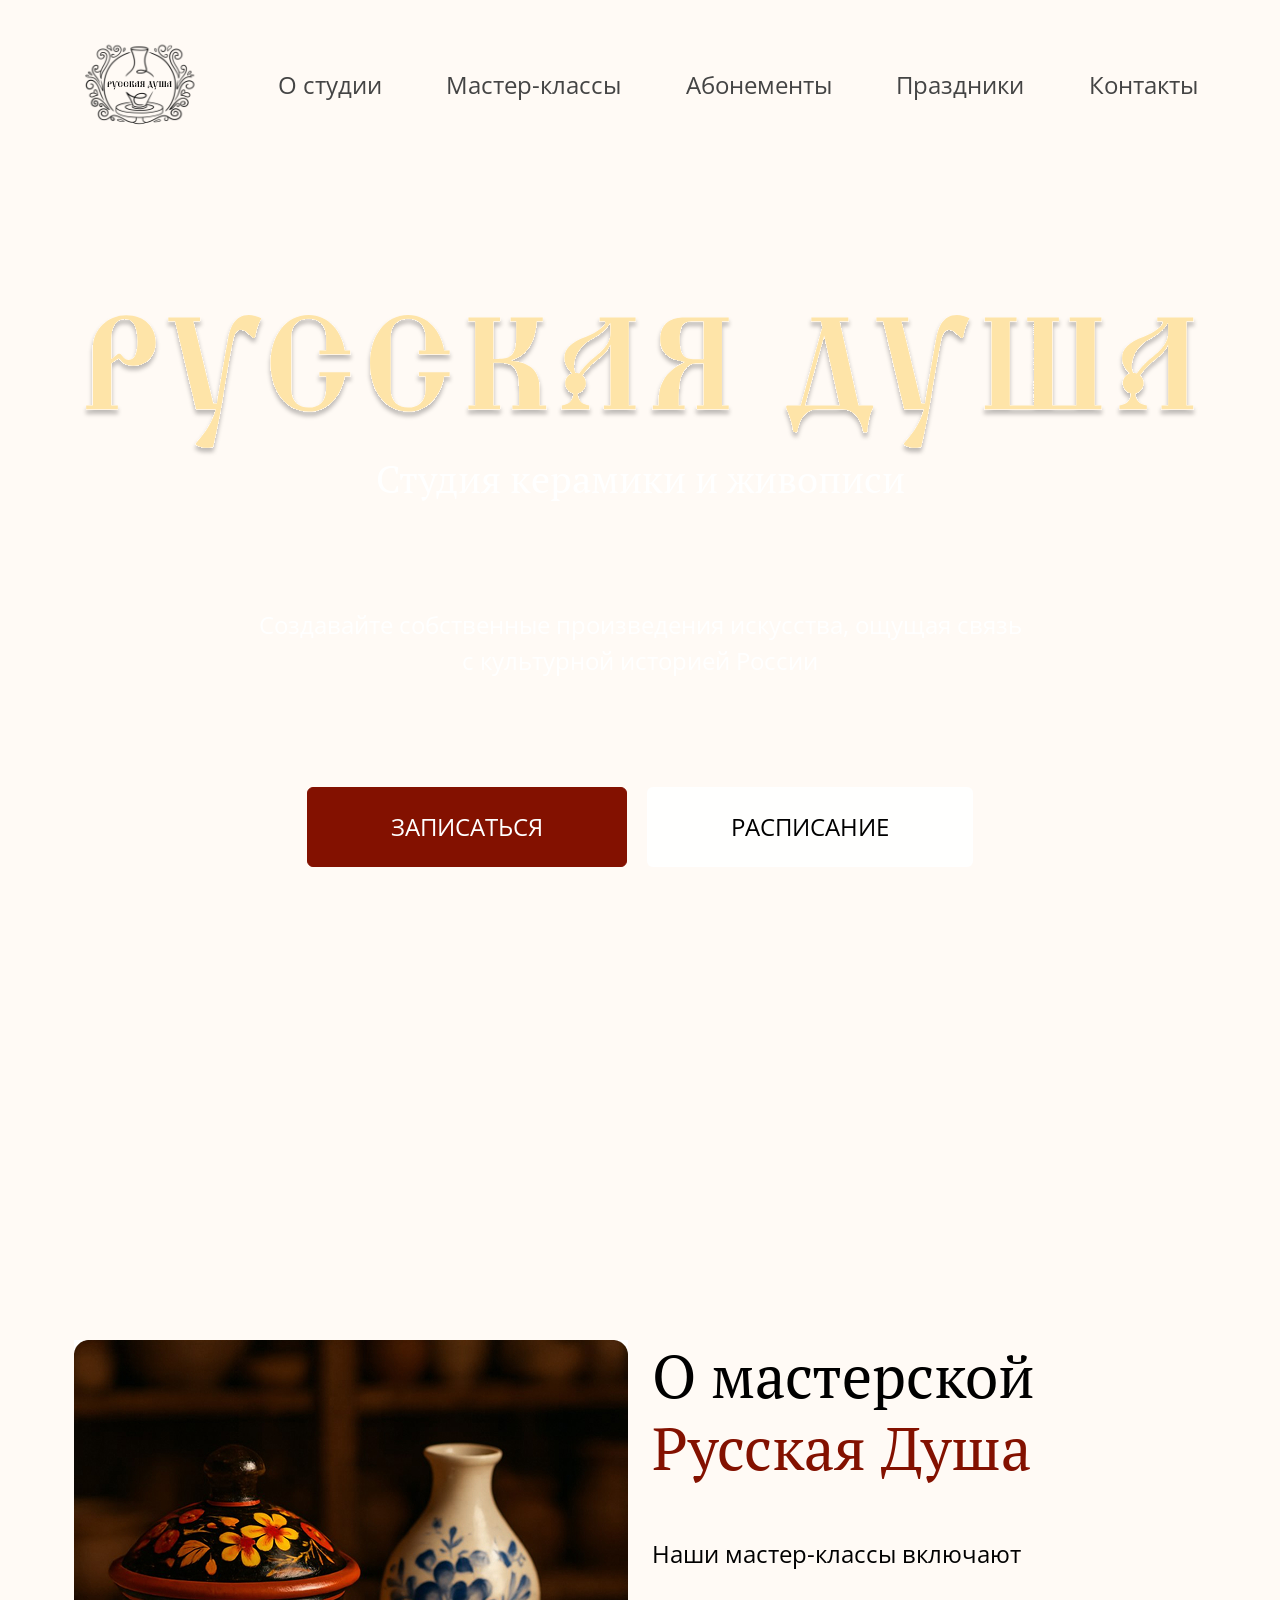
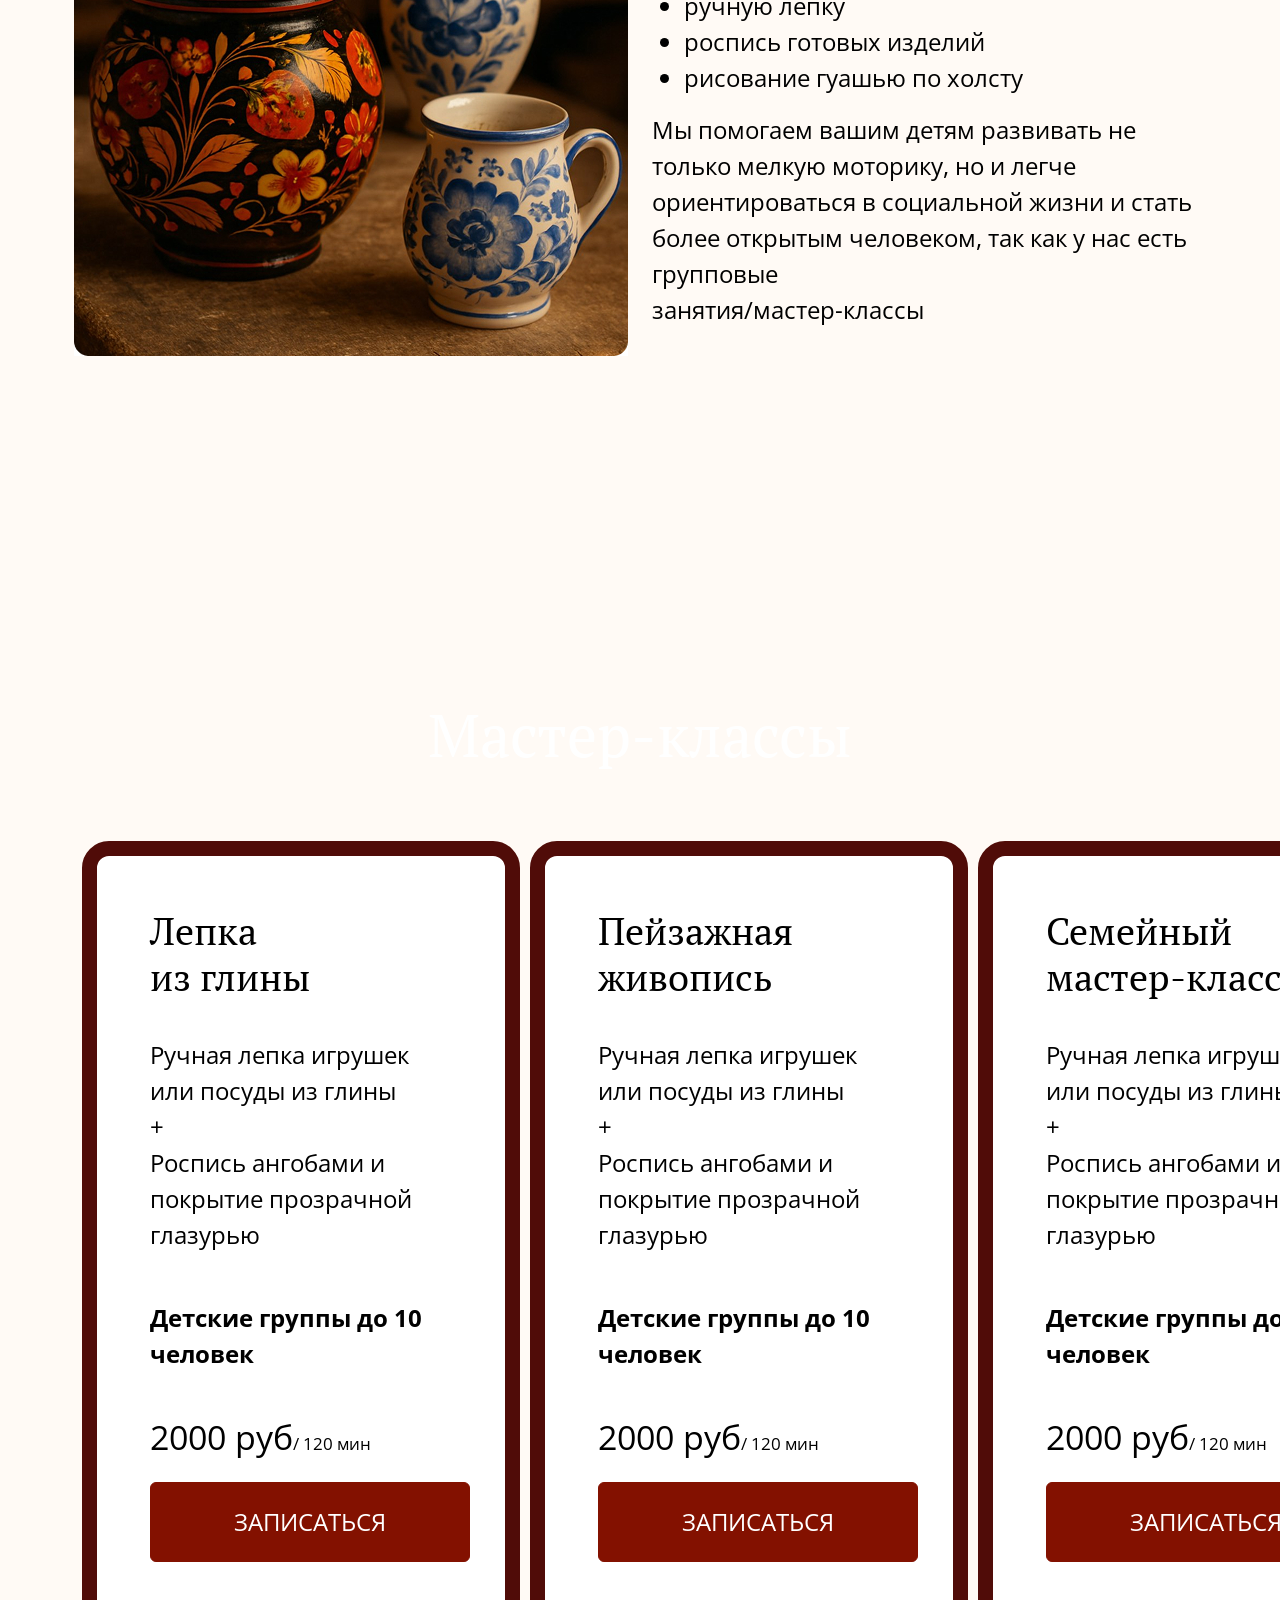
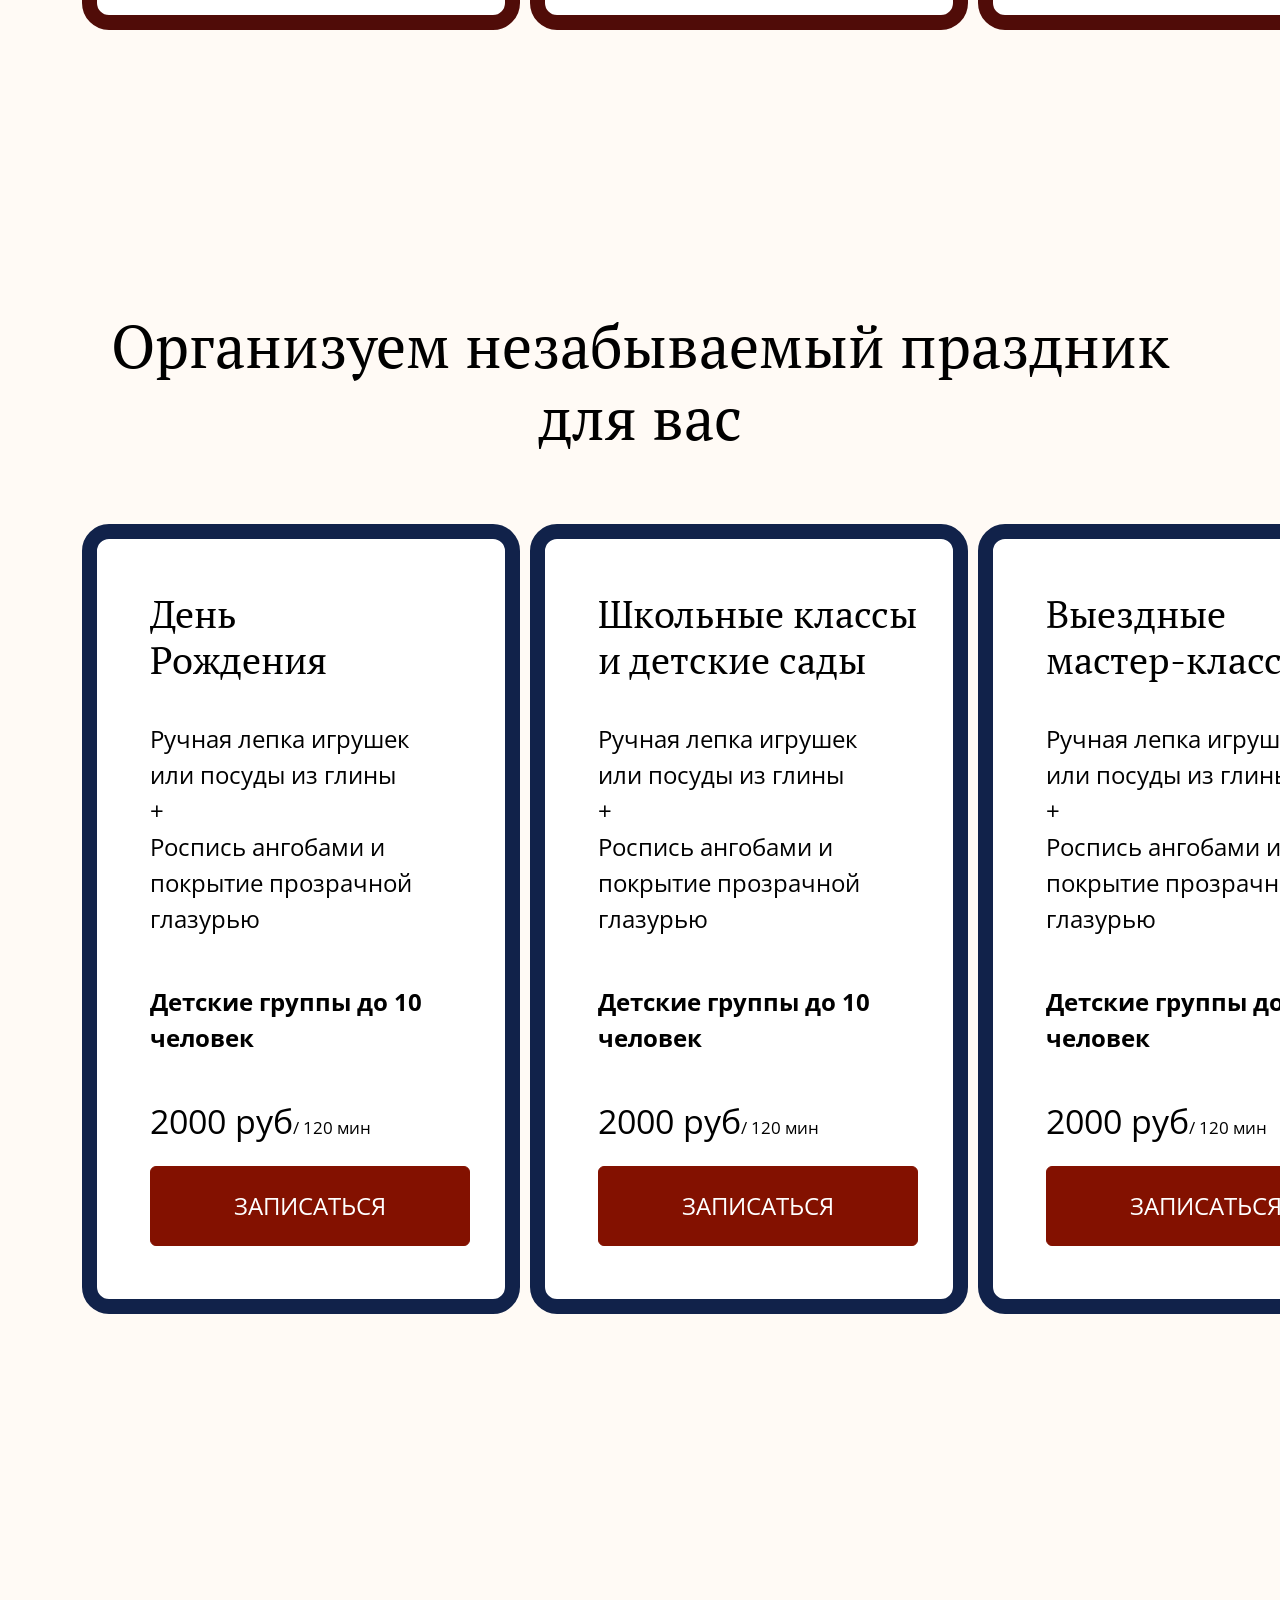
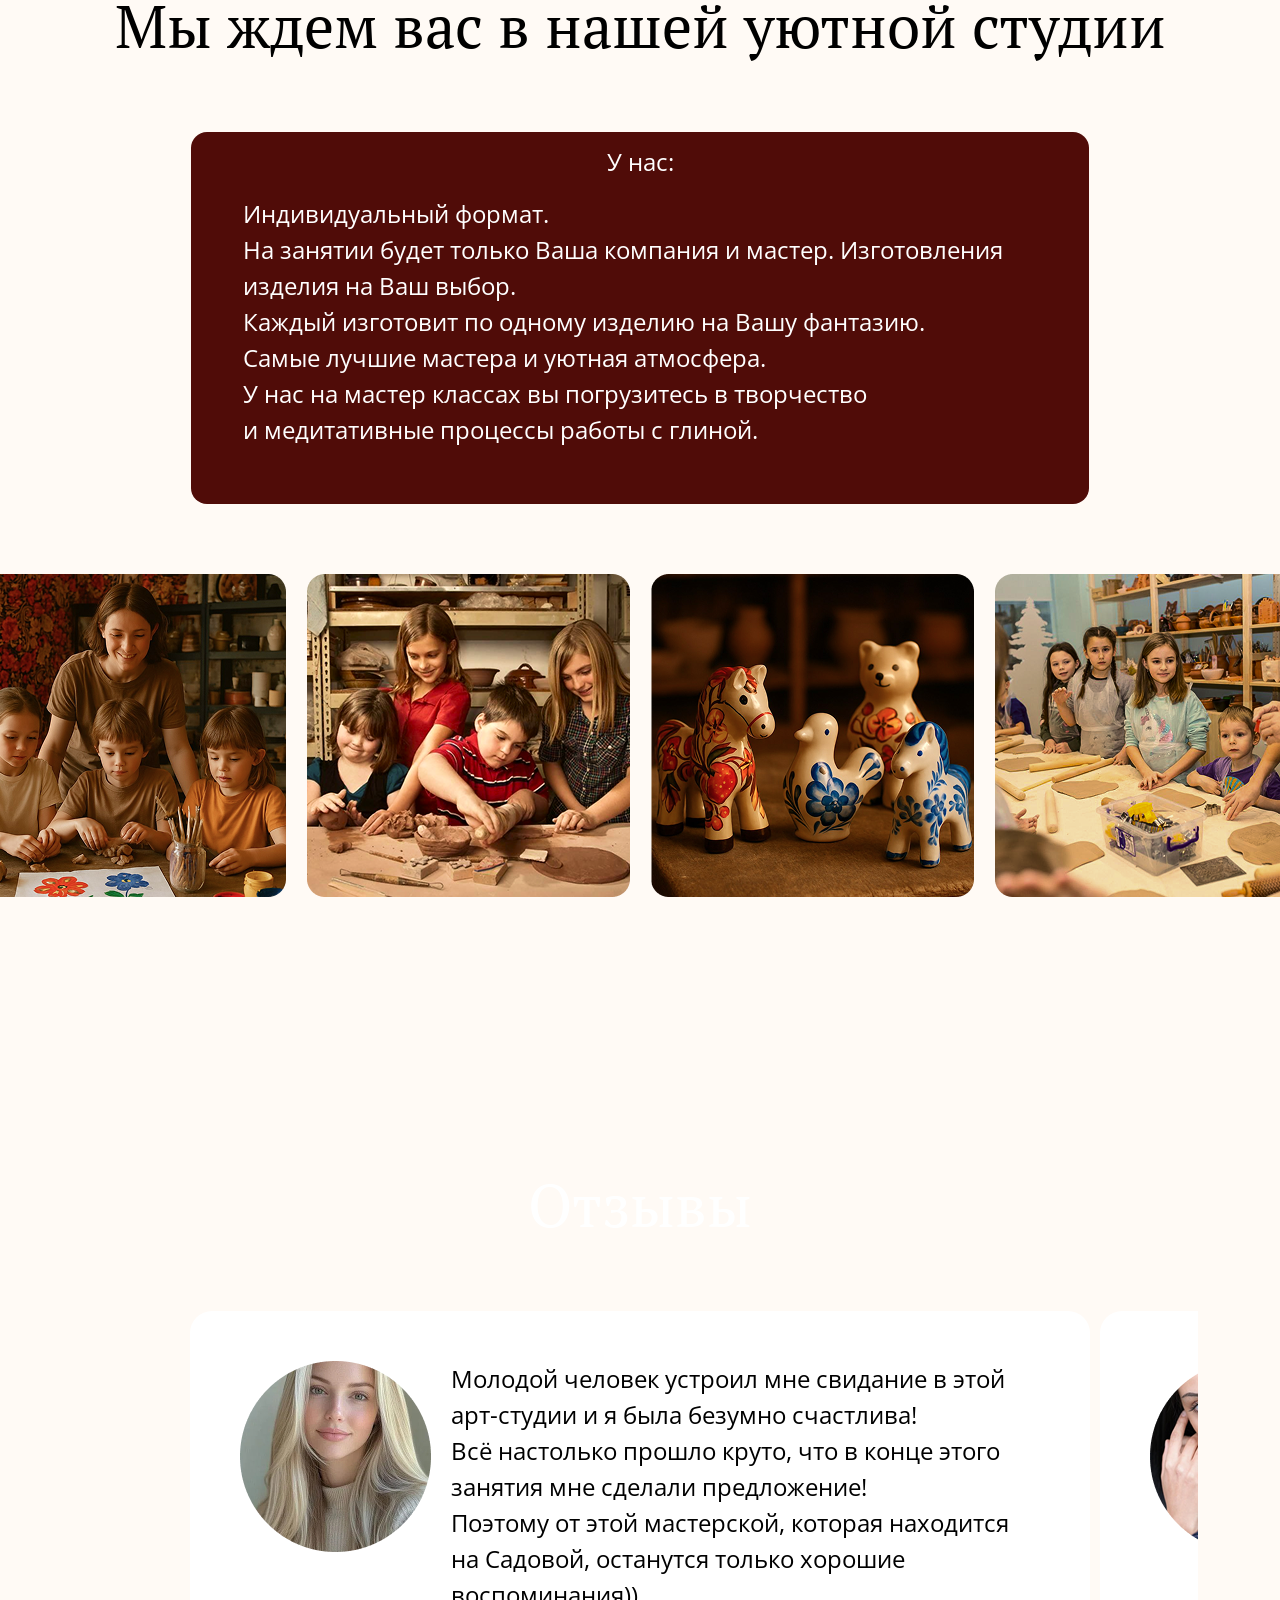
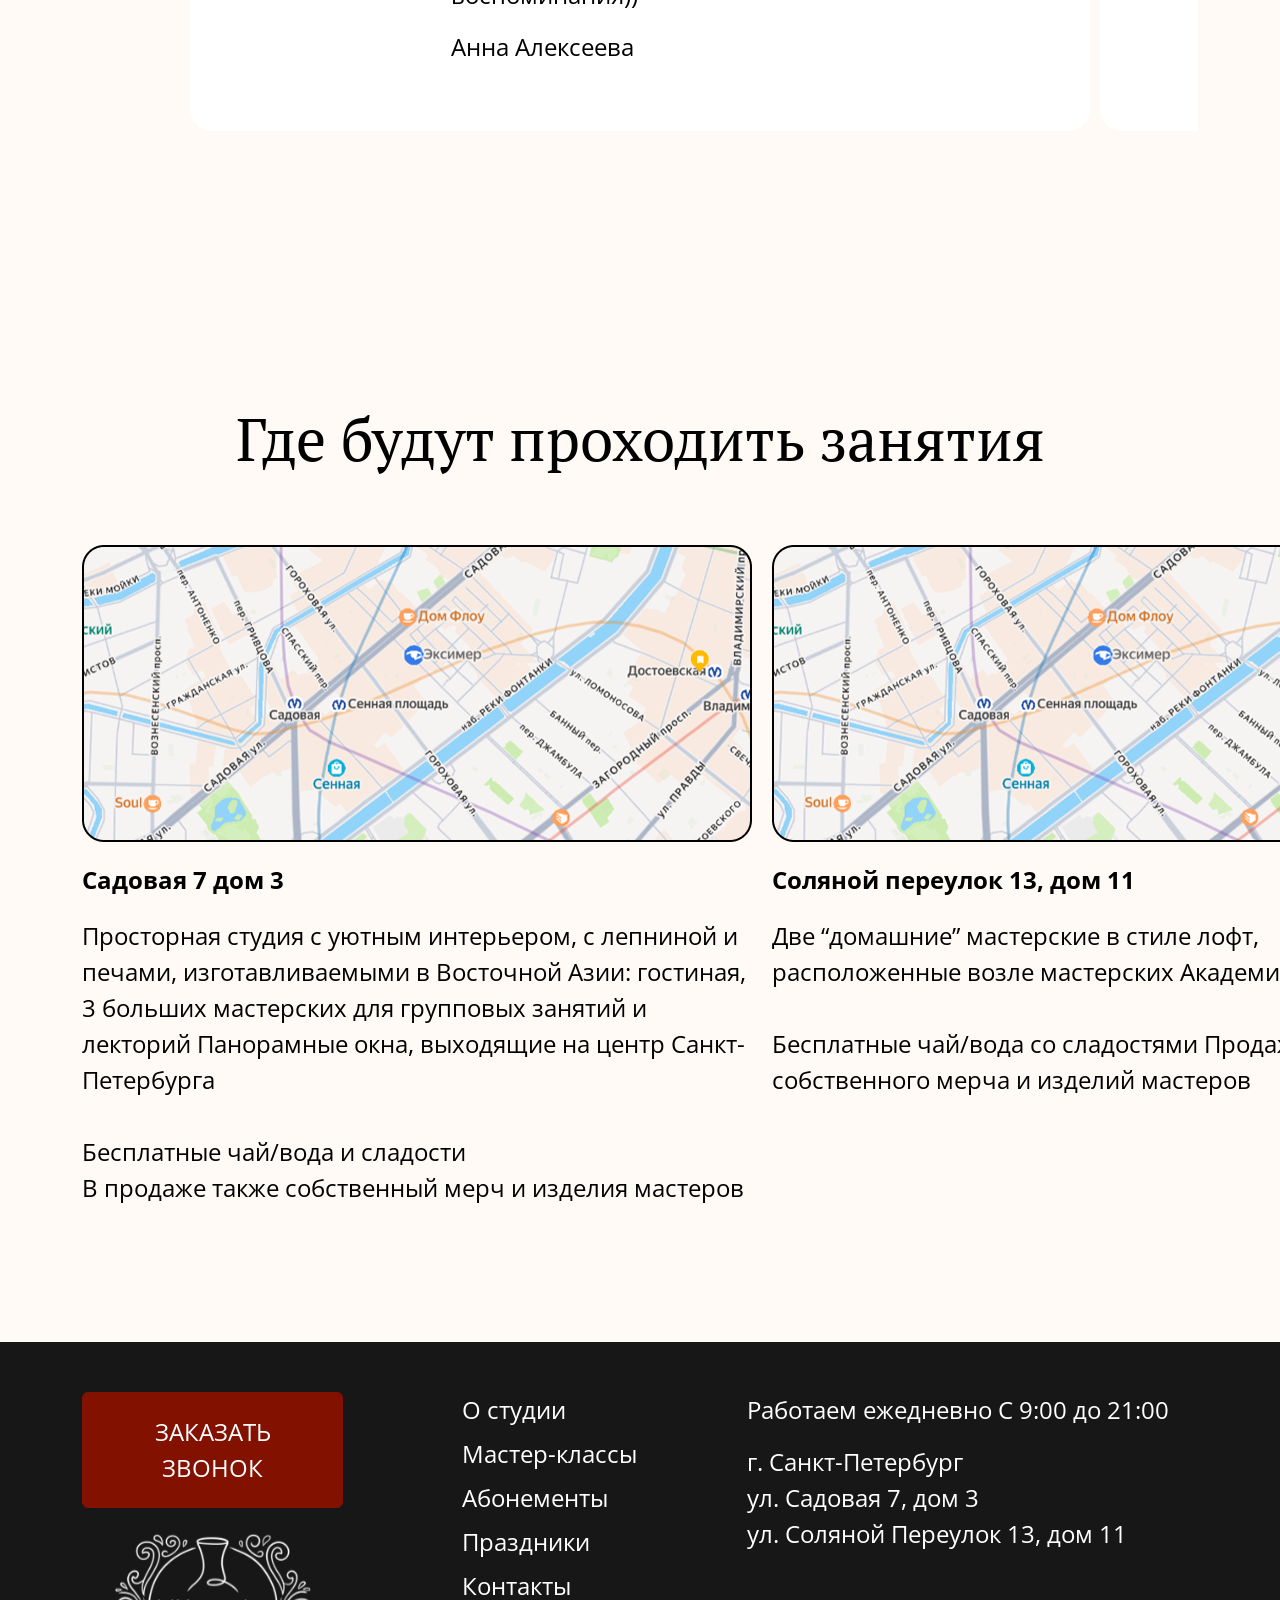
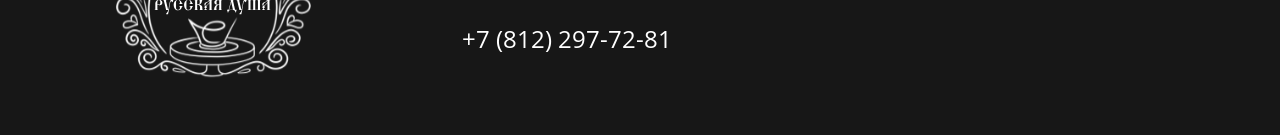
==== index.html @ 61b089c9 "рс" ====
<!DOCTYPE html>
<html lang="ru">
  <head>
    <meta charset="UTF-8" />
    <meta name="viewport" content="width=device-width, initial-scale=1.0" />
    <title>Главная — Студия</title>
    <link rel="icon" href="favicon.svg" type="image/svg+xml" />
    <script type="module" src="./js/bootstrap.js"></script>
    <script type="module" src="./js/main.js"></script>
    <link rel="stylesheet" href="./css/main.css">
  </head>
  <body class="d-flex flex-column min-vh-100">
    <nav class="navbar navbar-expand-lg site-navbar">
      <div class="container site-navbar__container d-flex flex-wrap align-items-center justify-content-between">
        <a
          class="logo-link site-navbar__logo site-navbar__logo--mobile d-lg-none"
          href="index.html"
          aria-label="На главную"
        >
          <img class="logo-img" src="icons/Logo.svg" alt="Студия" width="115" height="84" decoding="async" />
        </a>
        <button
          class="navbar-toggler d-lg-none"
          type="button"
          data-bs-toggle="collapse"
          data-bs-target="#mainNav"
          aria-controls="mainNav"
          aria-expanded="false"
          aria-label="Открыть меню"
        >
          <span class="navbar-toggler-icon"></span>
        </button>
        <div class="collapse navbar-collapse site-navbar__collapse" id="mainNav">
          <div class="site-navbar__distribute" role="navigation" aria-label="Разделы сайта">
            <a
              class="logo-link site-navbar__logo site-navbar__logo--desktop d-none d-lg-flex"
              href="index.html"
              aria-label="На главную"
            >
              <img class="logo-img" src="icons/Logo.svg" alt="Студия" width="115" height="84" decoding="async" />
            </a>
              <a
                class="nav-link site-navbar__link"
                href="about.html"
                
              >О студии</a>
              <a
                class="nav-link site-navbar__link"
                href="master-classes.html"
                
              >Мастер-классы</a>
              <a
                class="nav-link site-navbar__link"
                href="subscriptions.html"
                
              >Абонементы</a>
              <a
                class="nav-link site-navbar__link"
                href="holidays.html"
                
              >Праздники</a>
              <a
                class="nav-link site-navbar__link"
                href="contacts.html"
                
              >Контакты</a>
          </div>
        </div>
      </div>
    </nav>
    <main class="main-page flex-grow-1">
      <div class="preview__wrapper">
        <section class="preview">
          <div class="container">
            <div class="d-flex flex-column align-items-center justify-content-center">
              <img class="preview__image" src="images/russian_soul.svg" alt="Logo">
              <h1 class="preview__title">Студия керамики и живописи</h1>
              <p class="preview__description text-center">
                Создавайте собственные произведения искусства, ощущая связь <br>
                с культурной историей России
              </p>
              <div class="preview__buttons">
                <button class="btn btn-primary" type="button" data-open-modal>Записаться</button>
                <button class="btn btn-primary-light" type="button" data-open-schedule>Расписание</button>
              </div>
            </div>
          </div>
        </section>
      </div>

      <section class="about">
        <div class="container">
          <div class="row">
            <div class="col-12 col-lg-6 d-flex justify-content-end">
              <img width="554" height="616" src="images/main_about.jpg" alt="About">
            </div>
            <div class="col-12 col-lg-6">
              <h2 class="about__title">
                О мастерской <br>
                <span class="about__title-span">
                  Русская Душа
                </span>
              </h2>
              <p>
                Наши мастер-классы включают
              </p>
              <ul>
                <li>
                  ручную лепку
                </li>
                <li>
                  роспись готовых изделий
                </li>
                <li>
                  рисование гуашью по холсту 
                </li>
              </ul>
              <p>
                Мы помогаем вашим детям развивать не только мелкую 
                моторику, но и легче ориентироваться в социальной жизни и стать более 
                открытым человеком, так как у нас есть групповые <br> занятия/мастер-классы
              </p>
            </div>
          </div>
        </div>
      </section>

      <section class="master-classes text-center">
        <div class="container">
          <h2 class="master-classes__title">
            Мастер-классы
          </h2>
          <div class="master-classes__cards">
            <div class="master-classes__card">
              <h3 class="master-classes__card-title">
                Лепка <br> из глины
              </h3>
              <p class="master-classes__card-description">
                Ручная лепка игрушек 
                или посуды из глины <br> 
                +
                <br>
                Роспись ангобами
                и покрытие прозрачной 
                глазурью
              </p>
              <p class="master-classes__card-info">
                <b>Детские группы до 10 человек</b>
              </p>
              <p class="master-classes__card-price">
                <span class="master-classes__card-price-number">2000 руб</span><span class="master-classes__card-price-time">/ 120 мин</span>
              </p>
              <button class="btn btn-primary" type="button" data-open-modal data-modal-type="master">Записаться</button>

            </div>
            <div class="master-classes__card">
              <h3 class="master-classes__card-title">
                Пейзажная живопись
              </h3>
              <p class="master-classes__card-description">
                Ручная лепка игрушек 
                или посуды из глины <br> 
                +
                <br>
                Роспись ангобами
                и покрытие прозрачной 
                глазурью
              </p>
              <p class="master-classes__card-info">
                <b>Детские группы до 10 человек</b>
              </p>
              <p class="master-classes__card-price">
                <span class="master-classes__card-price-number">2000 руб</span><span class="master-classes__card-price-time">/ 120 мин</span>
              </p>
              <button class="btn btn-primary" type="button" data-open-modal data-modal-type="master">Записаться</button>

            </div>
            <div class="master-classes__card">
              <h3 class="master-classes__card-title">
                Семейный <br> мастер-класс
              </h3>
              <p class="master-classes__card-description">
                Ручная лепка игрушек 
                или посуды из глины <br> 
                +
                <br>
                Роспись ангобами
                и покрытие прозрачной 
                глазурью
              </p>
              <p class="master-classes__card-info">
                <b>Детские группы до 10 человек</b>
              </p>
              <p class="master-classes__card-price">
                <span class="master-classes__card-price-number">2000 руб</span><span class="master-classes__card-price-time">/ 120 мин</span>
              </p>
              <button class="btn btn-primary" type="button" data-open-modal data-modal-type="master">Записаться</button>

            </div>
          </div>
        </div>
      </section>

      <section class="holiday text-center">
        <div class="container">
          <h2 class="holiday__title">
            Организуем незабываемый праздник для вас
          </h2>
          <div class="holiday__cards">
            <div class="holiday__card">
              <h3 class="holiday__card-title">
                День <br>Рождения
              </h3>
              <p class="holiday__card-description">
                Ручная лепка игрушек 
                или посуды из глины <br> 
                +
                <br>
                Роспись ангобами
                и покрытие прозрачной 
                глазурью
              </p>
              <p class="holiday__card-info">
                <b>Детские группы до 10 человек</b>
              </p>
              <p class="holiday__card-price">
                <span class="holiday__card-price-number">2000 руб</span><span class="holiday__card-price-time">/ 120 мин</span>
              </p>
              <button class="btn btn-primary" type="button" data-open-modal data-modal-type="holiday">Записаться</button>

            </div>
            <div class="holiday__card">
              <h3 class="holiday__card-title">
                Школьные&nbsp;классы <br>
                и детские сады
              </h3>
              <p class="holiday__card-description">
                Ручная лепка игрушек 
                или посуды из глины <br> 
                +
                <br>
                Роспись ангобами
                и покрытие прозрачной 
                глазурью
              </p>
              <p class="holiday__card-info">
                <b>Детские группы до 10 человек</b>
              </p>
              <p class="holiday__card-price">
                <span class="holiday__card-price-number">2000 руб</span><span class="holiday__card-price-time">/ 120 мин</span>
              </p>
              <button class="btn btn-primary" type="button" data-open-modal data-modal-type="holiday">Записаться</button>

            </div>
            <div class="holiday__card">
              <h3 class="holiday__card-title">
                Выездные <br> мастер-классы
              </h3>
              <p class="holiday__card-description">
                Ручная лепка игрушек 
                или посуды из глины <br> 
                +
                <br>
                Роспись ангобами
                и покрытие прозрачной 
                глазурью
              </p>
              <p class="holiday__card-info">
                <b>Детские группы до 10 человек</b>
              </p>
              <p class="holiday__card-price">
                <span class="holiday__card-price-number">2000 руб</span><span class="holiday__card-price-time">/ 120 мин</span>
              </p>
              <button class="btn btn-primary" type="button" data-open-modal data-modal-type="holiday">Записаться</button>

            </div>
          </div>
        </div>
      </section>

      <section class="about-us">
        <h2 class="about-us__title">Мы ждем вас в нашей уютной студии</h2>
        <div class="about-us__card">
          <p class="about-us__card-title">У нас:</p>
          <p class="about-us__card-description">
            Индивидуальный формат. <br>
            На занятии будет только Ваша компания и мастер.
            Изготовления изделия на Ваш выбор. <br>
            Каждый изготовит по одному изделию на Вашу фантазию. <br>
            Самые лучшие мастера и уютная атмосфера. <br>
            У нас на мастер классах вы погрузитесь в творчество <br>
            и медитативные процессы работы с глиной.
          </p>
        </div>
        <div class="about-us__foto">
          <img src="images/us_foto_1.png" alt="About Us Foto">
          <img src="images/us_foto_2.png" alt="About Us Foto">
          <img src="images/us_foto_3.png" alt="About Us Foto">
          <img src="images/us_foto_4.png" alt="About Us Foto">
        </div>
      </section>

      <section class="reviews">
        <div class="container">
          <h2 class="reviews__title">Отзывы</h2>
          <div id="my-slider">
            <div>
              <div class="reviews__slide">
                <img src="images/alexeeva.png" alt="Review">
                <div class="reviews__slide-content">
                  <p>
                    Молодой человек устроил мне свидание в этой арт-студии и я была безумно счастлива!<br>
                    Всё настолько прошло круто, что в конце этого занятия мне сделали предложение! <br>
                    Поэтому от этой мастерской, которая находится на Садовой, останутся только хорошие воспоминания)) 
                  </p>
                  <p>
                    Анна Алексеева
                  </p>
                </div>
              </div>
            </div>
            <div>
              <div class="reviews__slide">
                <img src="images/semenovna.png" alt="Review">
                <div class="reviews__slide-content">
                  <p>
                    Ходили с детьми на мастер-класс (дочек пригласили на день рождение их подружка), очень понравилось!<br>
                    Большая и уютная мастерская, сотрудников-преподавателей было двое: Михаил и Евгения максимально ответственно подошли к проведению праздника
                  </p>
                  <p>
                    Клавдия Семеновна
                  </p>
                </div>
              </div>
            </div>
            <div>
              <div class="reviews__slide">
                <img src="images/savicheva.png" alt="Алена Савичева">
                <div class="reviews__slide-content">
                  <p>
                    Пришла на единичный мастер-класс, так как у меня имелся подарочный сертификат на одно занятие, и я поняла, что приду сюда ещё раз!<br>
                    Была в мастерской на Соляном переулке и всё время не могла отвести взгляд от вида за окном. А также приобрела одну из керамических работ своего преподавателя).
                  </p>
                  <p>
                    Алена Савичева
                  </p>
                </div>
              </div>
            </div>
          </div>
        </div>
      </section>

      <section class="placement">
        <div class="container">
          <div class="row">
            <div class="col-12">
              <h2 class="placement__title">Где будут проходить занятия</h2>
            </div>
            <div class="col-12">
              <div class="placement__info">
                <div class="placement__foto">
                  <img src="images/placement_1.png" alt="Placement">
                  <p class="placement__info-title"><b>Садовая 7 дом 3</b></p>
                  <p>
                    Просторная студия с уютным интерьером, с лепниной и печами, изготавливаемыми в Восточной Азии: гостиная, 3 больших мастерских для групповых занятий и лекторий
                    Панорамные окна, выходящие на центр Санкт-Петербурга
                    <br><br>
                    Бесплатные чай/вода и сладости
                    <br>
                    В продаже также собственный мерч и изделия мастеров 
                  </p>
                </div>
                <div class="placement__foto">
                  <img src="images/placement_2.png" alt="Placement">
                  <p class="placement__info-title"><b>Соляной переулок 13, дом 11</b></p>
                  <p>
                    Две “домашние” мастерские в стиле лофт, расположенные возле мастерских Академии Штиглица
                    <br><br>
                    Бесплатные чай/вода со сладостями
                    Продажа собственного мерча и изделий мастеров
                  </p>
                </div>
              </div>
            </div>
          </div>
          
        </div>
      </section>
    </main>
    <footer class="footer">
      <div class="container">
        <div class="row">
          <div class="col-3">
            <button class="btn btn-primary" type="button" data-open-modal>заказать звонок</button>
            <div class="text-center">
              <img class="logo-img" src="icons/Logo.svg" alt="Студия" width="207" height="157" decoding="async">
            </div>
          </div>
          <div class="col-1"></div>
          <div class="col-3">
            <div class="footer__links d-flex flex-column gap-2">
              <a class="footer__link" href="about.html">О студии</a>
              <a class="footer__link" href="master-classes.html">Мастер-классы</a>
              <a class="footer__link" href="subscriptions.html">Абонементы</a>
              <a class="footer__link" href="holidays.html">Праздники</a>
              <a class="footer__link" href="contacts.html">Контакты</a>
            </div>
            <div class="footer__socials d-flex gap-2">
              <a class="footer__socials-phone" href="tel:+78122977281">+7 (812) 297-72-81</a>
            </div>
          </div>
          <div class="col-5">
            <div class="footer__info">
              <p class="footer__address">Работаем ежедневно С 9:00 до 21:00</p>
              <p class="footer__address">
                г. Санкт-Петербург <br> 
                ул. Садовая 7, дом 3 <br> 
                ул. Соляной Переулок 13, дом 11
              </p>
            </div>
            <div>
              
            </div>
          </div>
        </div>
      </div>
      <div
        class="modal fade booking-modal"
        id="bookingModal"
        tabindex="-1"
        aria-labelledby="bookingModalLabel"
        aria-hidden="true"
      >
        <div class="modal-dialog modal-dialog-centered">
          <div class="modal-content">
            <button
              type="button"
              class="btn-close booking-modal__close"
              data-bs-dismiss="modal"
              aria-label="Закрыть"
            ></button>
            <img id="bookingModalImage" src="images/modal_image.png" alt="Иллюстрация формы записи" width="100%" decoding="async">
            <div class="modal-body">
              <form id="bookingModalForm" novalidate>
                <div class="booking-modal__header">
                  <h3 id="bookingModalLabel">Запись на мастер-класс</h3>
                  <a href="tel:+78122977281">+7 (812) 297-72-81</a>
                </div>
                <div class="booking-modal__content">
                  <p class="booking-modal__lead booking-modal__lead--thin">Или заполните форму</p>
                  <p class="booking-modal__lead">Выберите адрес студии:</p>
                  <div class="booking-modal__address">
                    <label class="booking-modal__address-item">
                      <input
                        class="booking-modal__address-radio"
                        type="radio"
                        name="studio-address"
                        value="garden"
                        checked
                      >
                      <span class="booking-modal__address-text">
                        Ул. Соляной переулок 13, дом 11
                      </span>
                    </label>
                    <label class="booking-modal__address-item">
                      <input
                        class="booking-modal__address-radio"
                        type="radio"
                        name="studio-address"
                        value="solyanoy"
                      >
                      <span class="booking-modal__address-text">Ул. Садовая 7, дом 3</span>
                    </label>
                  </div>
                </div>
                <p class="booking-modal__lead">Как с Вами связаться?</p>
                <input
                  id="bookingNameInput"
                  class="input mb-4"
                  type="text"
                  placeholder="Введите имя"
                  required
                >
                <input
                  id="bookingPhoneInput"
                  class="input mb-4"
                  type="tel"
                  inputmode="tel"
                  autocomplete="tel"
                  data-phone-input
                  placeholder="Введите номер"
                  required
                >
                <button class="btn btn-form w-100" type="submit">Записаться</button>
                <p id="bookingRequiredError" class="booking-modal__required-error">Поля обязательны для заполнения.</p>
                <p class="booking-modal__privacy">Нажимая кнопку “Записаться”, вы принимаете условия политики конфиденциальности</p>
              </form>
      
            </div>
          </div>
        </div>
      </div>
      <div
        class="modal fade schedule-modal"
        id="scheduleModal"
        tabindex="-1"
        aria-labelledby="scheduleModalLabel"
        aria-hidden="true"
      >
        <div class="modal-dialog modal-dialog-centered">
          <div class="modal-content">
            <button
              type="button"
              class="btn-close schedule-modal__close"
              data-bs-dismiss="modal"
              aria-label="Закрыть"
            ></button>
            <div class="modal-body">
              <h3 class="schedule-modal__title" id="scheduleModalLabel">Расписание</h3>
              <div class="schedule-modal__columns">
                <div class="schedule-modal__column">
                  <p class="schedule-modal__address">Ул. Садовая 7, д. 3</p>
                  <div class="schedule-modal__teachers">
                    <div class="schedule-modal__teacher">
                      <p class="schedule-modal__name">Арина Смирнова</p>
                      <p class="schedule-modal__time">
                        Понедельник - среда<br>
                        с 9:00 до 21:00
                      </p>
                    </div>
                    <div class="schedule-modal__teacher">
                      <p class="schedule-modal__name">Евгения Дубкова</p>
                      <p class="schedule-modal__time">
                        Понедельник - среда<br>
                        с 9:00 до 21:00
                      </p>
                    </div>
                  </div>
                </div>
                <div class="schedule-modal__column">
                  <p class="schedule-modal__address">Ул. Соляной переулок 13, д. 11</p>
                  <div class="schedule-modal__teachers">
                    <div class="schedule-modal__teacher">
                      <p class="schedule-modal__name">Олег Михайлов</p>
                      <p class="schedule-modal__time">
                        Понедельник - среда<br>
                        с 9:00 до 21:00
                      </p>
                    </div>
                    <div class="schedule-modal__teacher">
                      <p class="schedule-modal__name">Екатерина Балашова</p>
                      <p class="schedule-modal__time">
                        Четверг - воскресенье<br>
                        с 9:00 до 21:00
                      </p>
                    </div>
                  </div>
                </div>
              </div>
            </div>
          </div>
        </div>
      </div>
    </footer>
  </body>
</html>
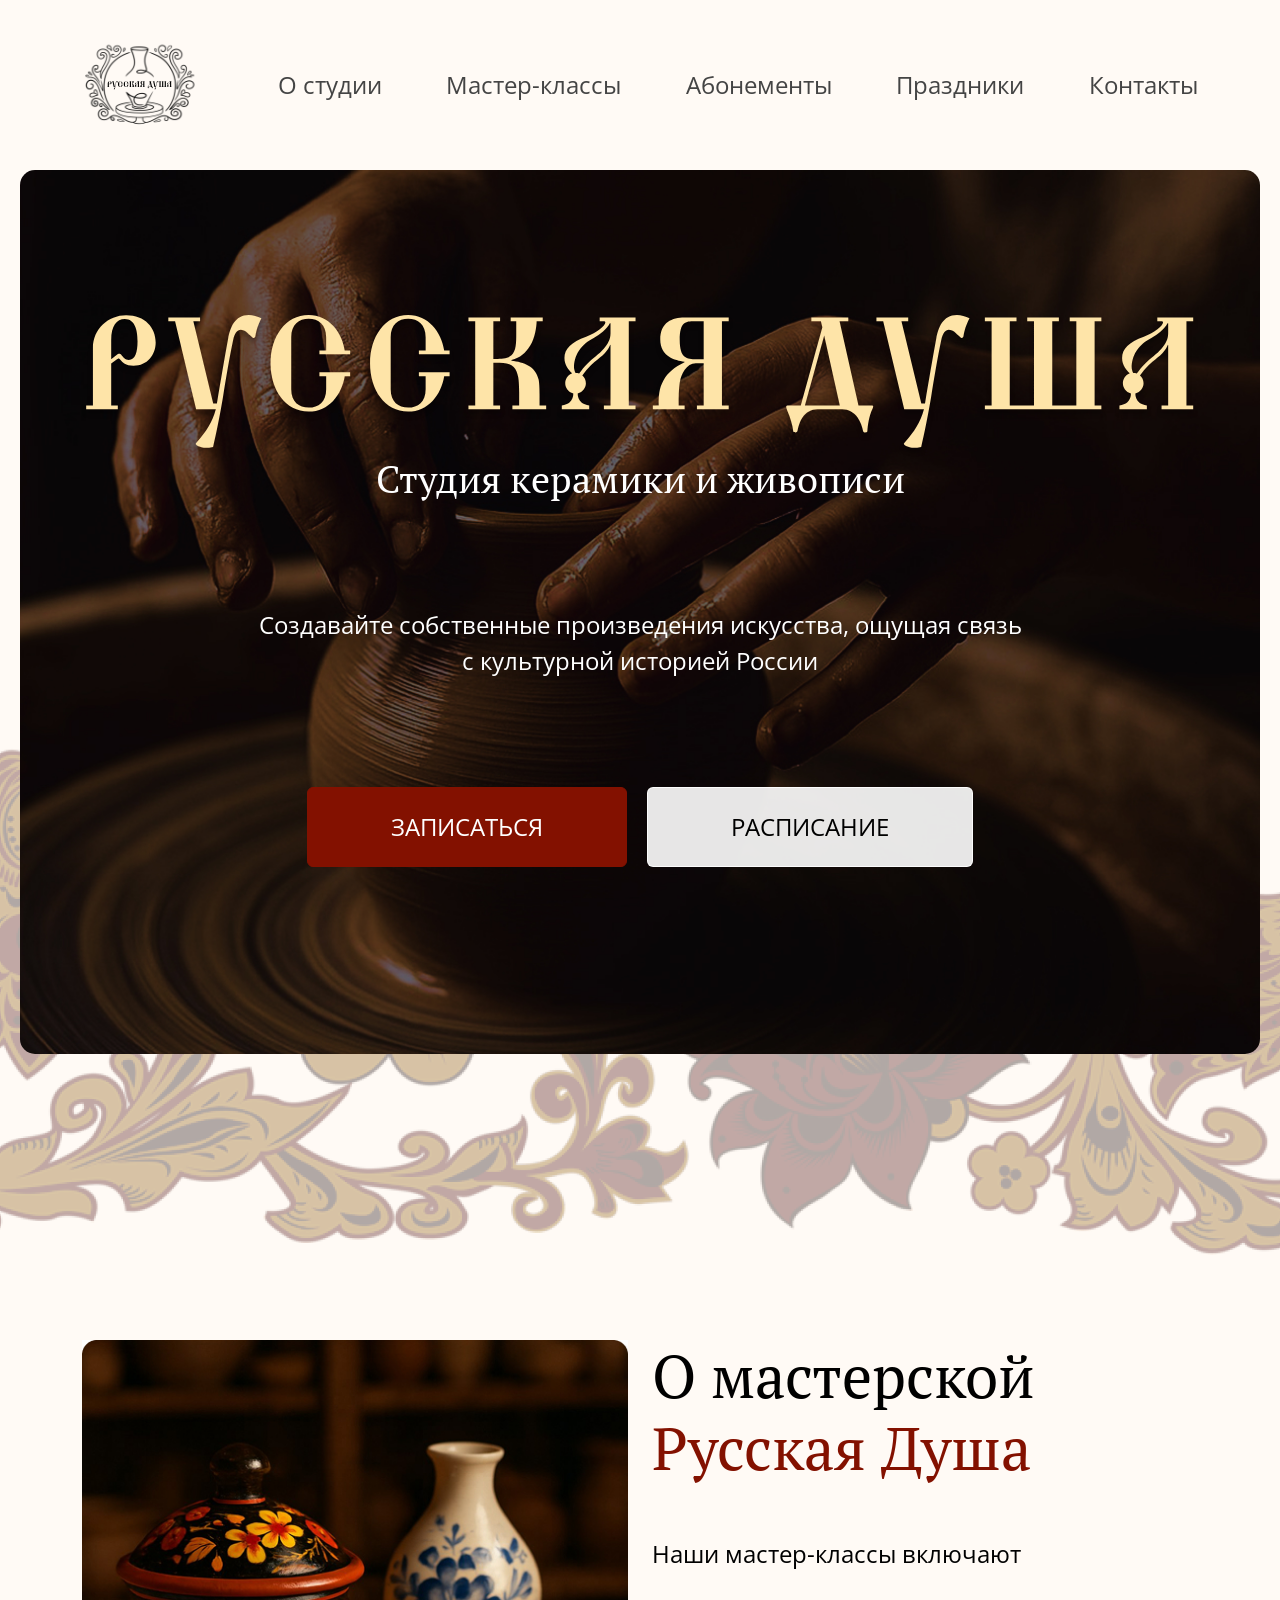
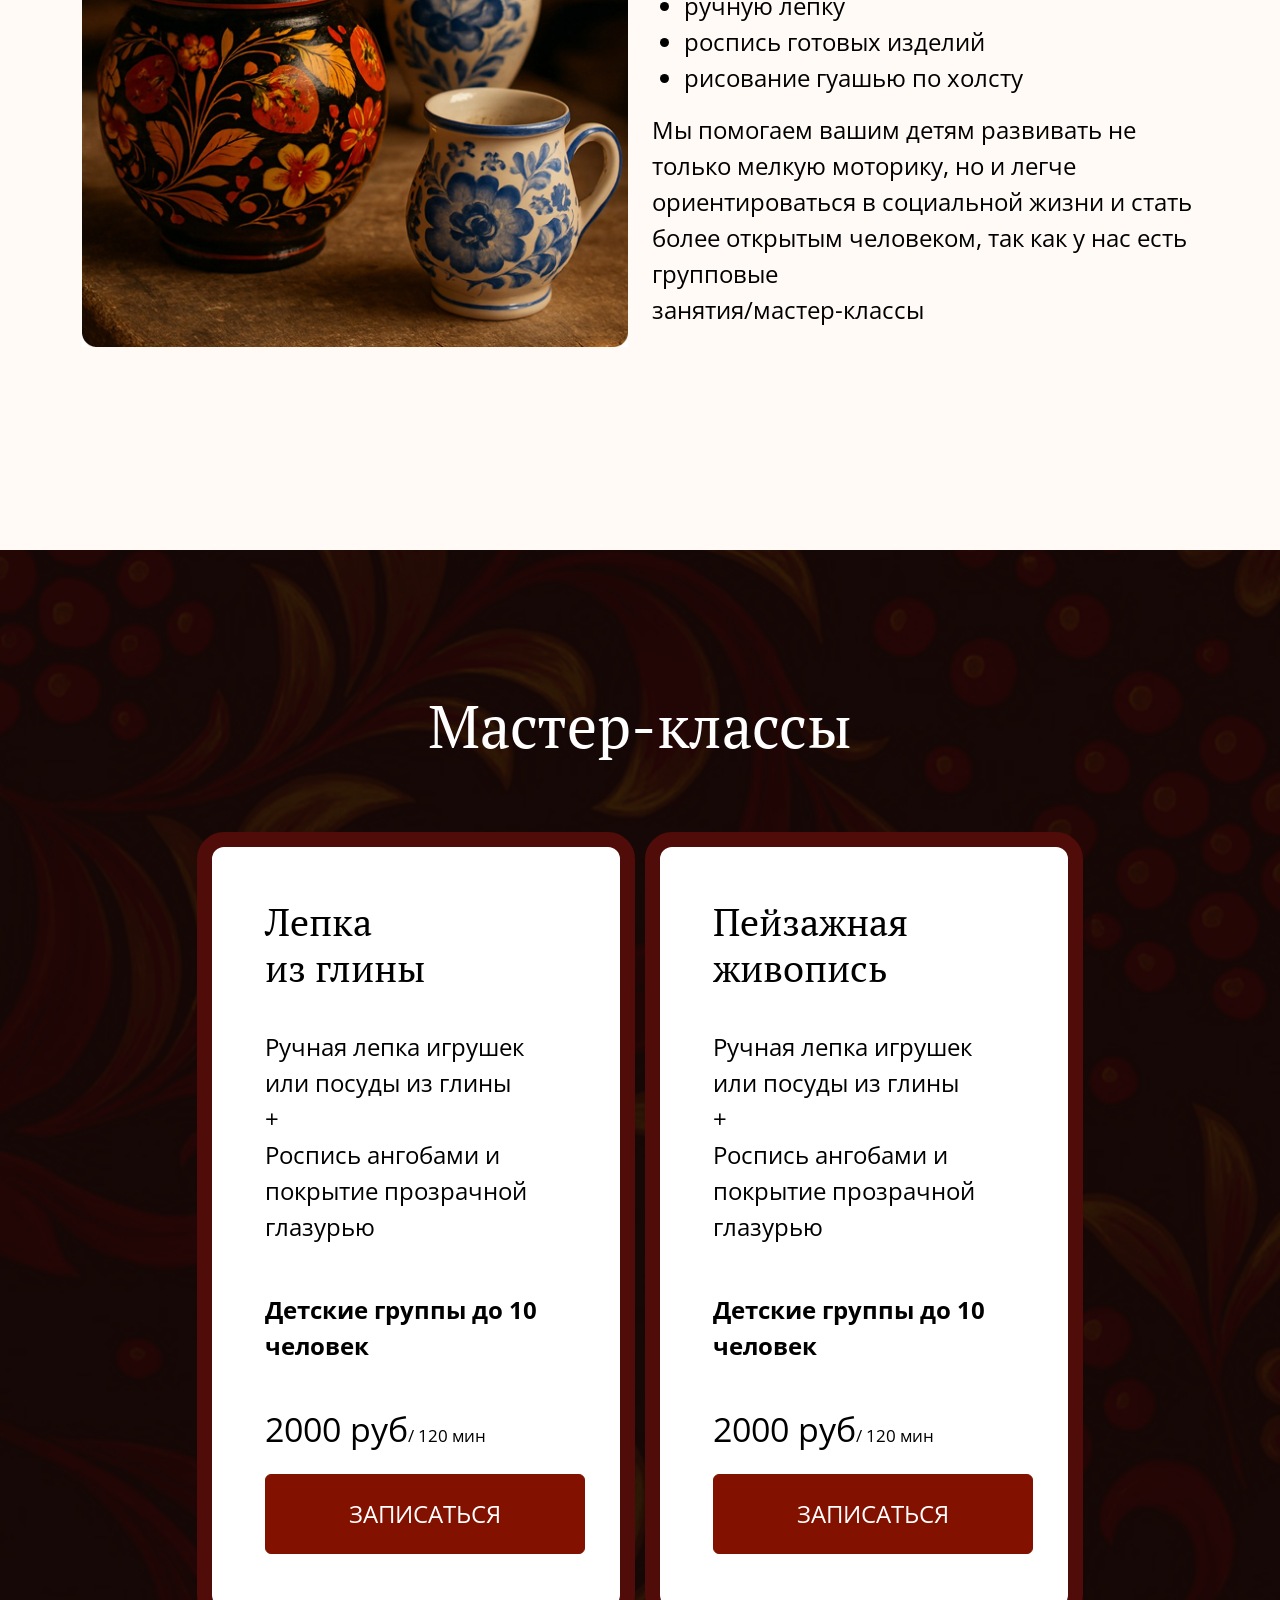
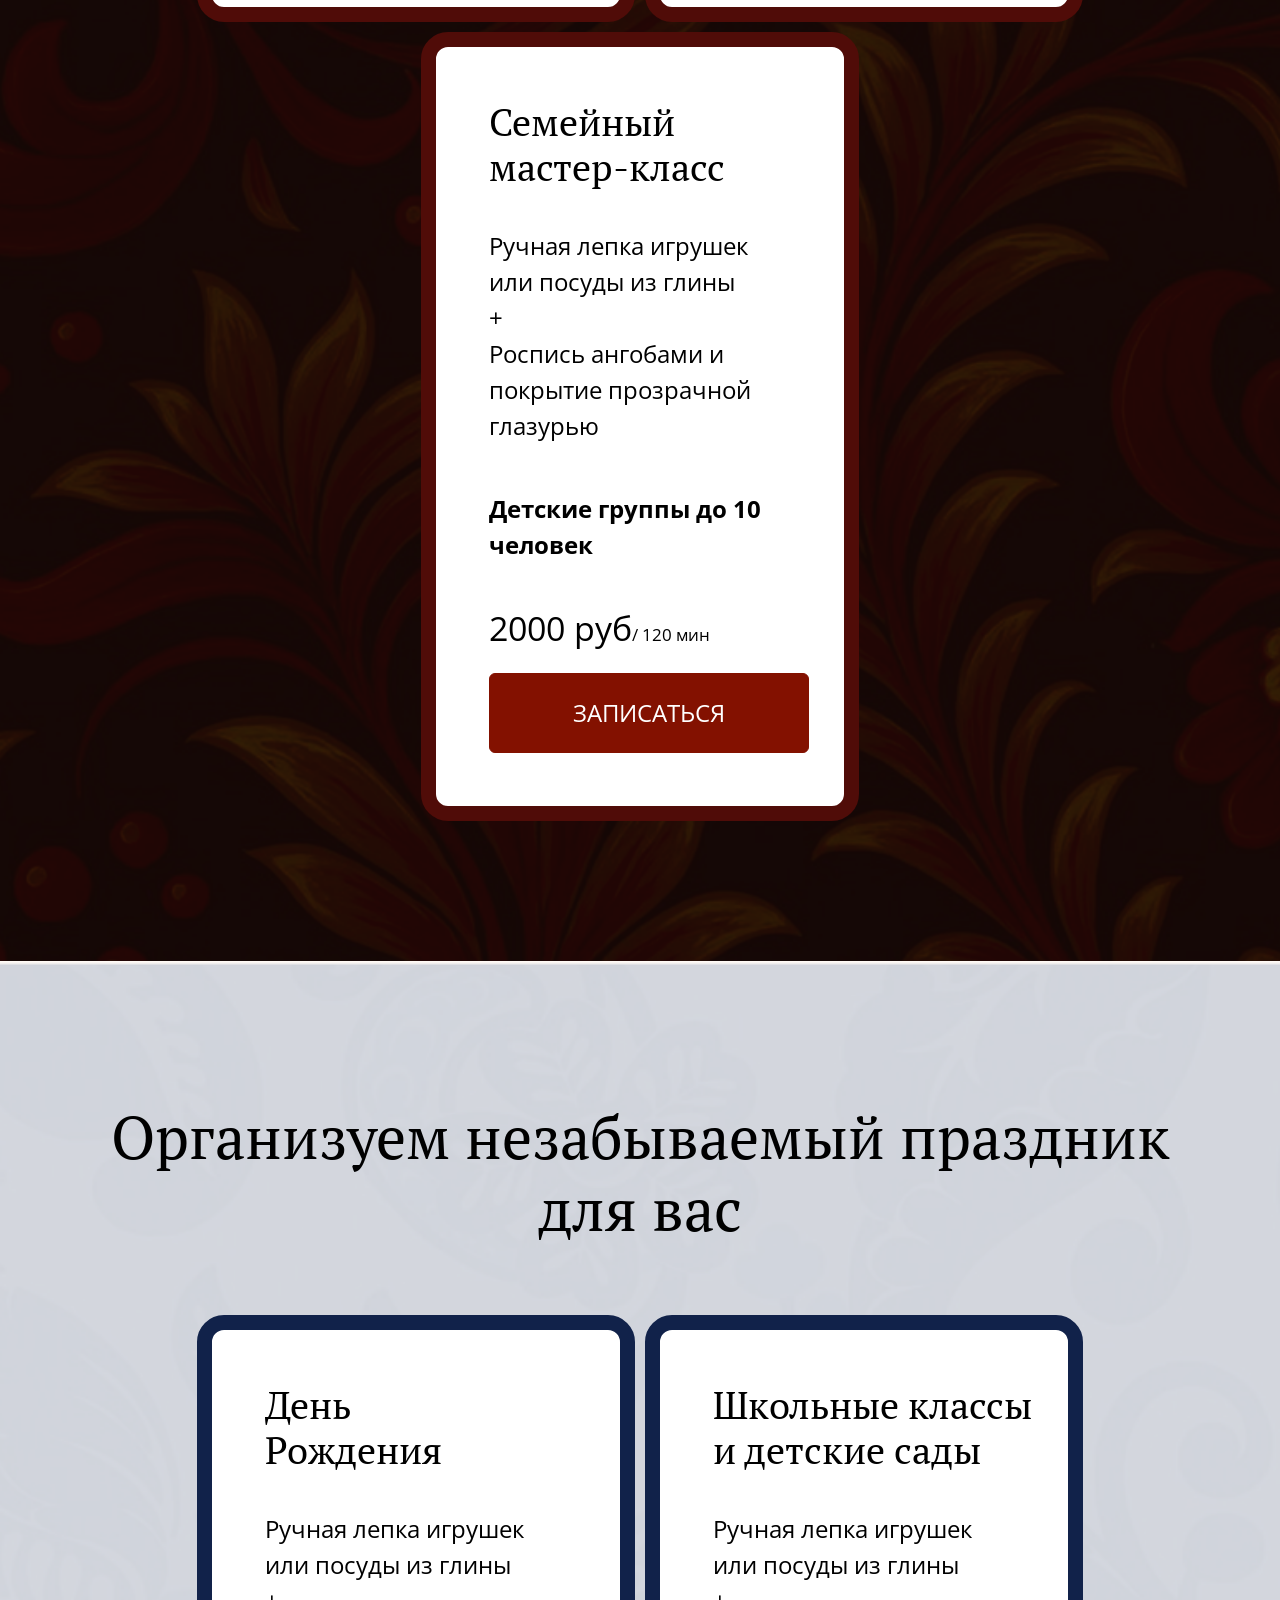
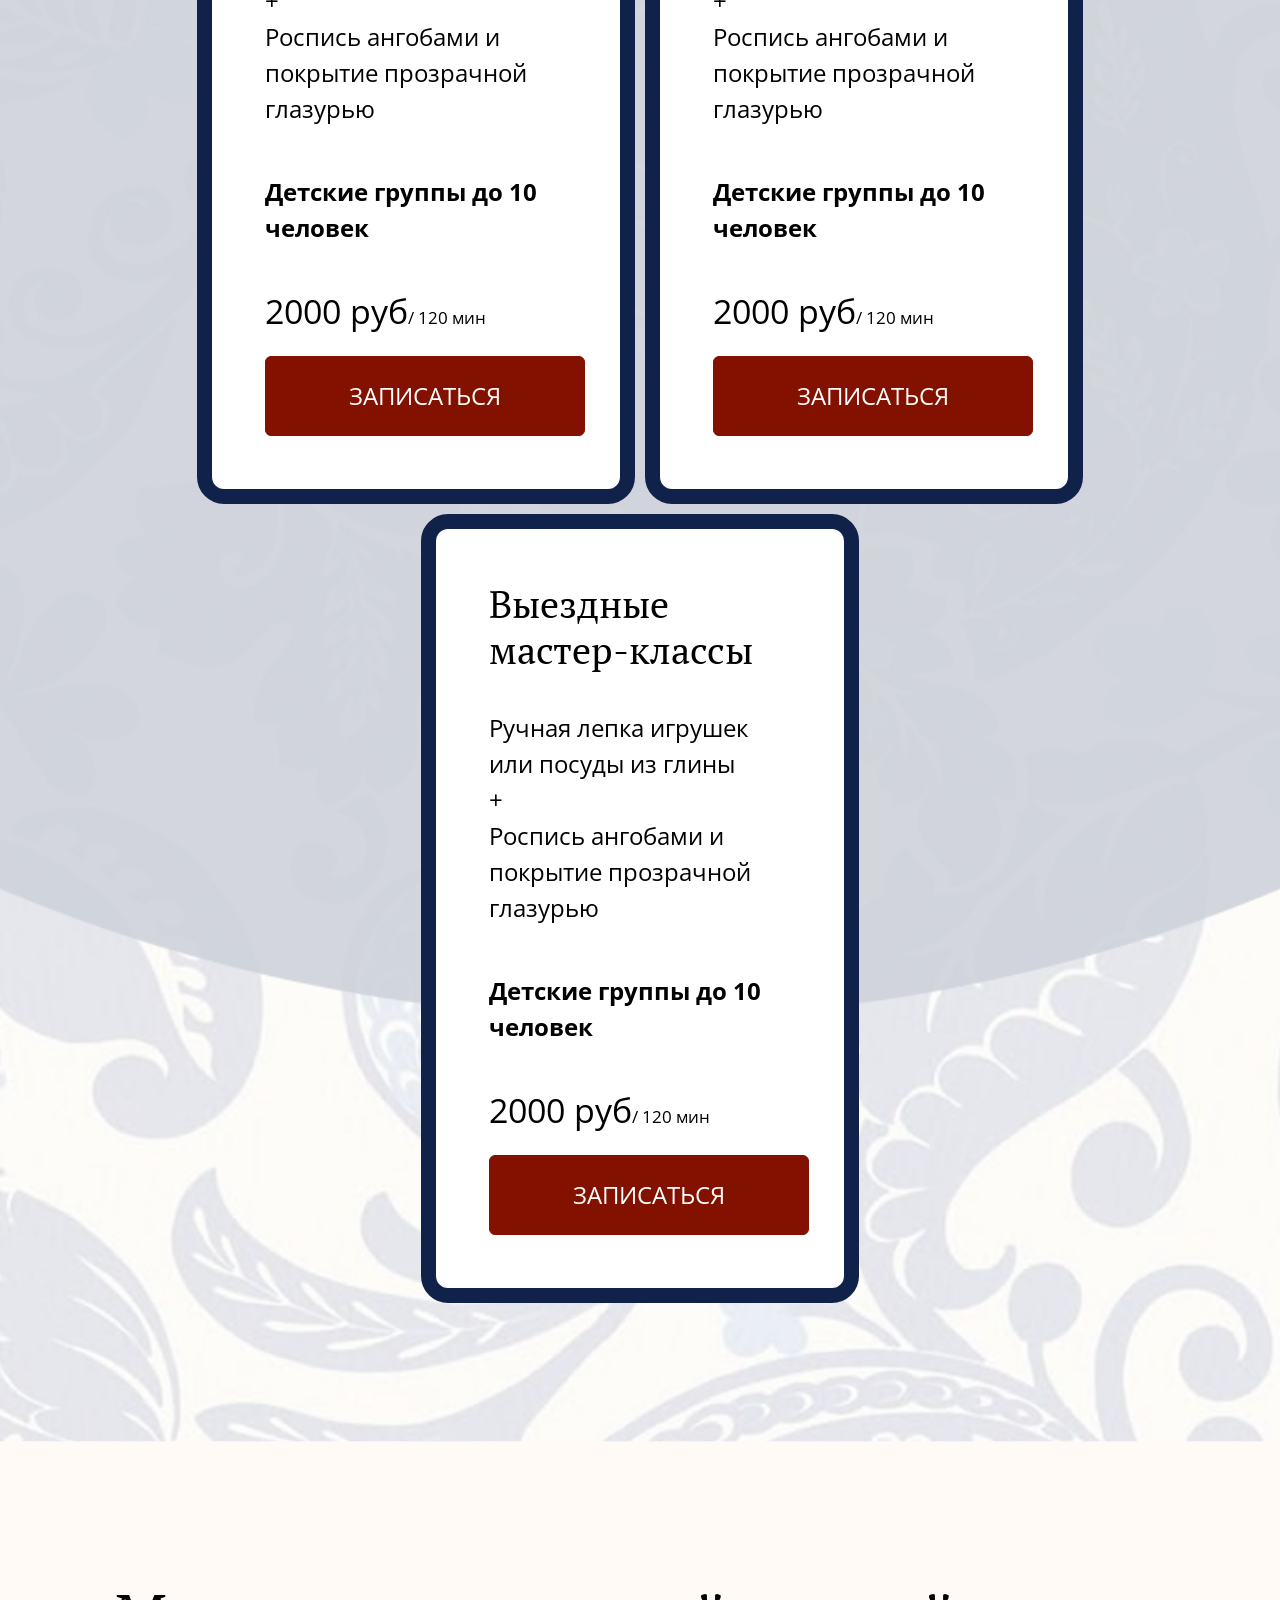
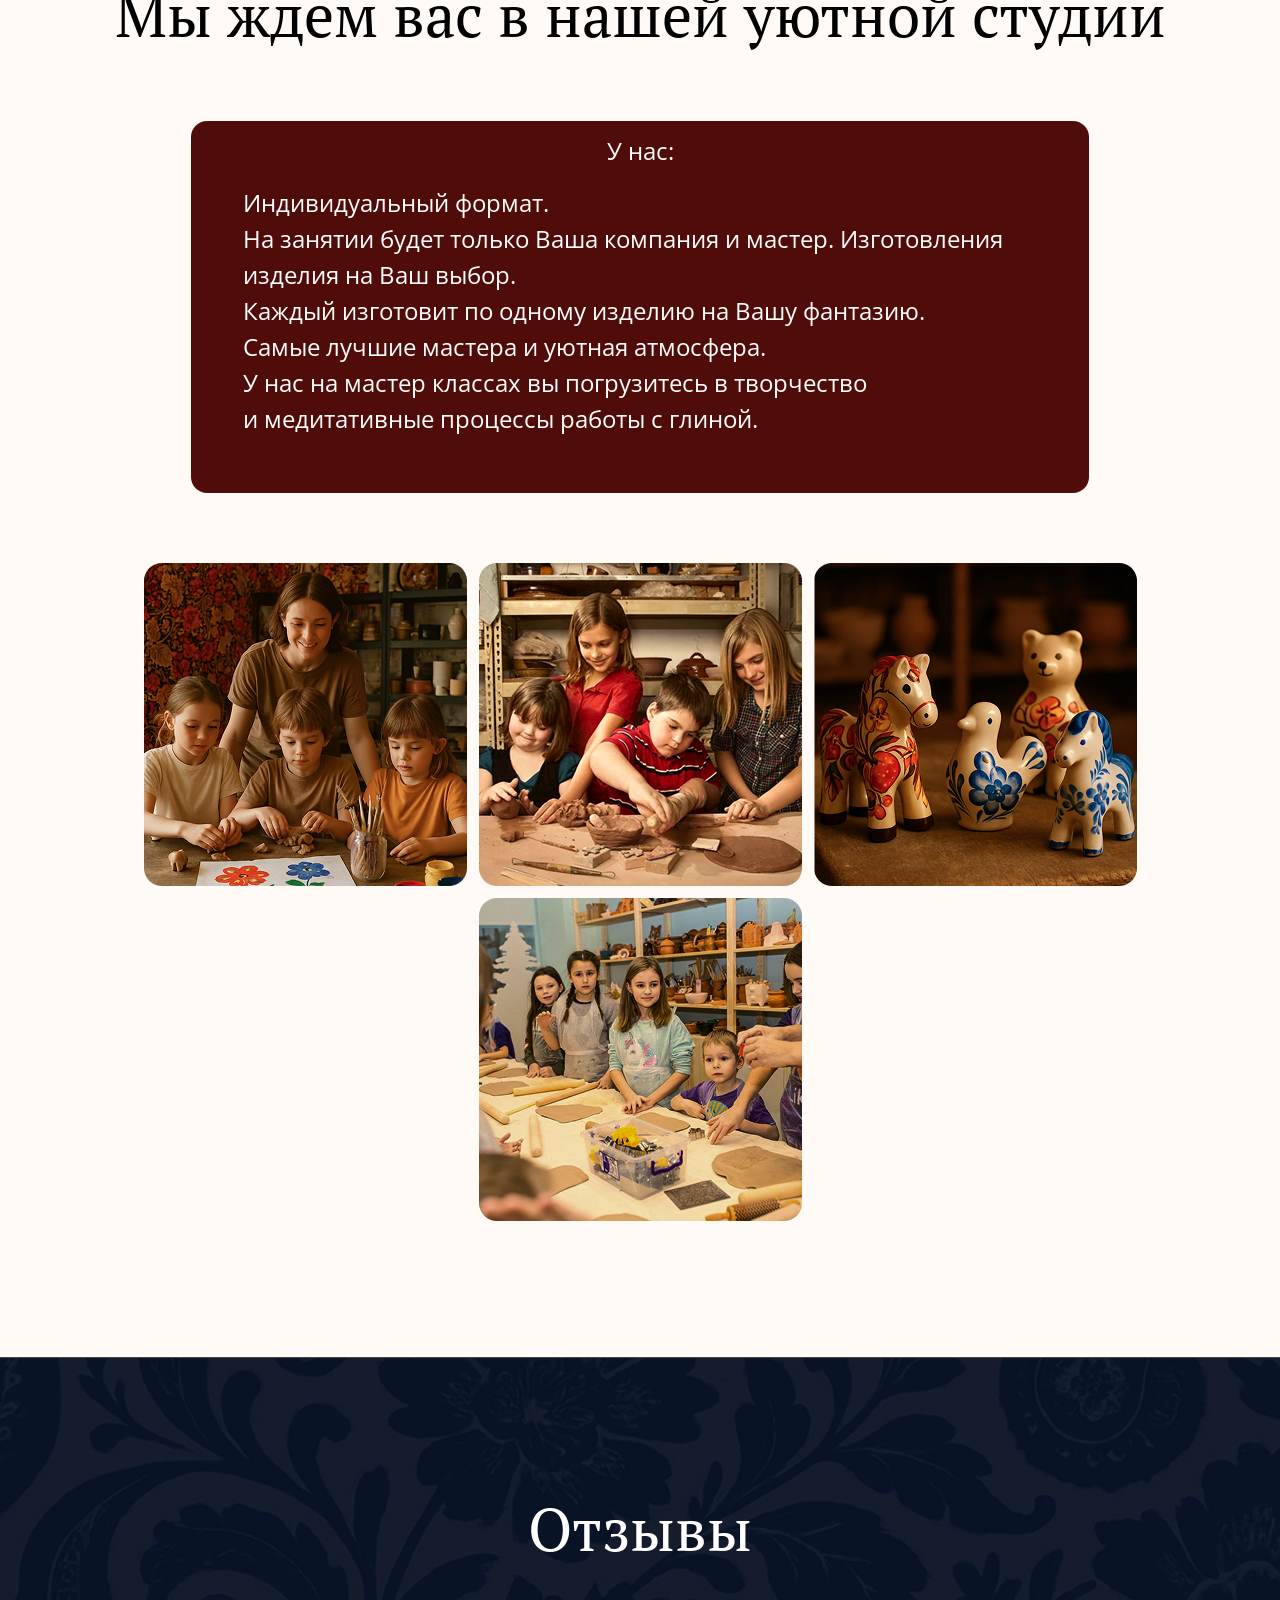
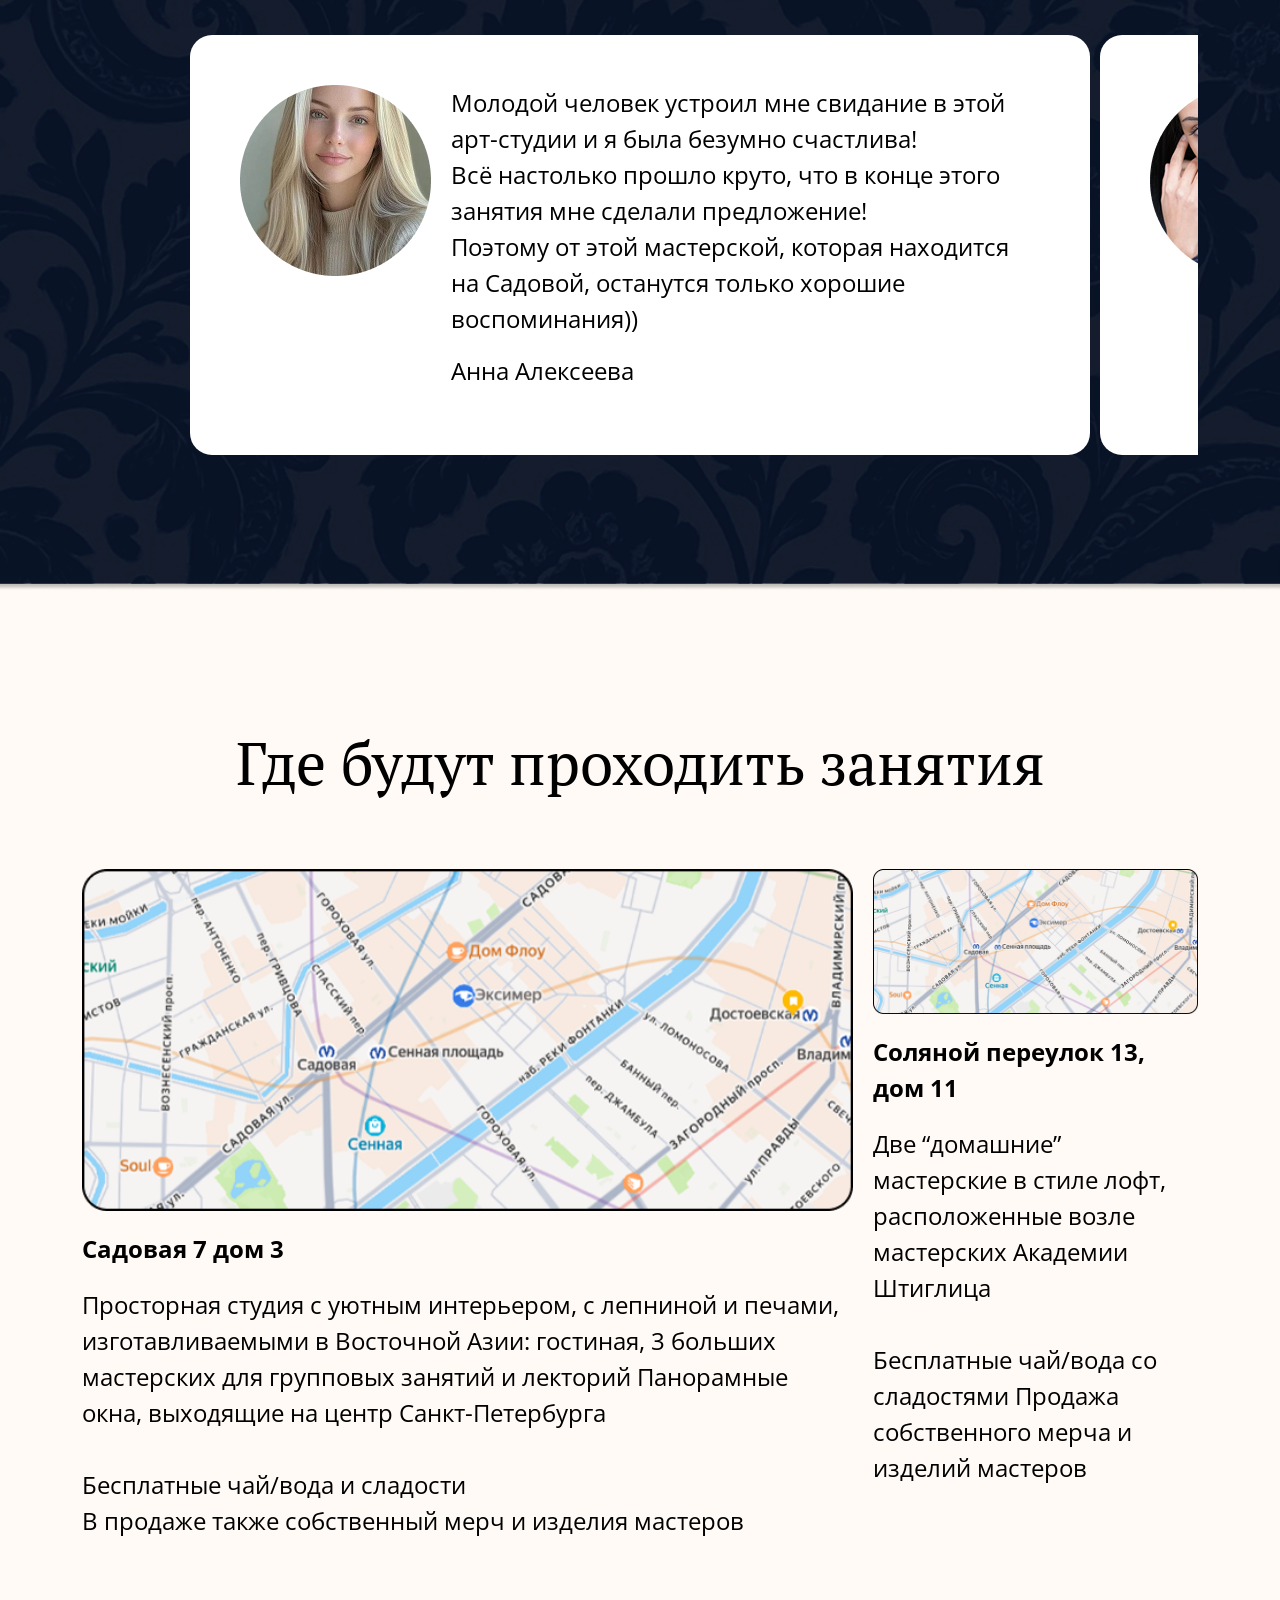
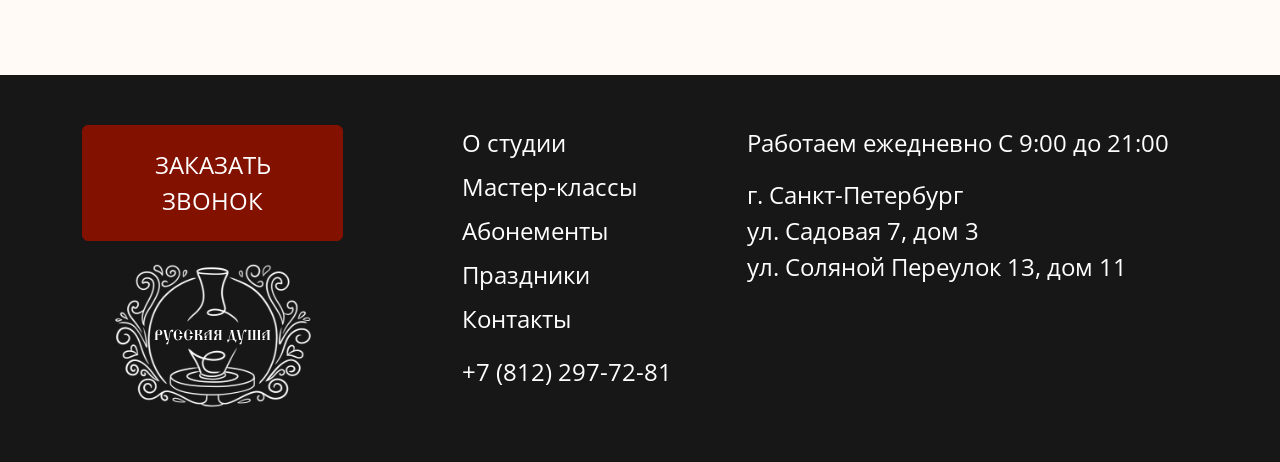
==== commit e4b97073: "у5г" ====
--- a/index.html
+++ b/index.html
@@ -81,7 +81,7 @@
               </p>
               <div class="preview__buttons">
                 <button class="btn btn-primary" type="button" data-open-modal>Записаться</button>
-                <button class="btn btn-primary-light" type="button" data-open-schedule>Расписание</button>
+                <button class="btn btn-primary-light" type="button" data-open-modal>Расписание</button>
               </div>
             </div>
           </div>
@@ -91,7 +91,7 @@
       <section class="about">
         <div class="container">
           <div class="row">
-            <div class="col-12 col-lg-6 d-flex justify-content-end">
+            <div class="col-12 col-lg-6 d-flex justify-lg-end justify-content-center">
               <img width="554" height="616" src="images/main_about.jpg" alt="About">
             </div>
             <div class="col-12 col-lg-6">
@@ -324,8 +324,9 @@
                 <img src="images/semenovna.png" alt="Review">
                 <div class="reviews__slide-content">
                   <p>
-                    Ходили с детьми на мастер-класс (дочек пригласили на день рождение их подружка), очень понравилось!<br>
-                    Большая и уютная мастерская, сотрудников-преподавателей было двое: Михаил и Евгения максимально ответственно подошли к проведению праздника
+                    Молодой человек устроил мне свидание в этой арт-студии и я была безумно счастлива!<br>
+                    Всё настолько прошло круто, что в конце этого занятия мне сделали предложение! <br>
+                    Поэтому от этой мастерской, которая находится на Садовой, останутся только хорошие воспоминания)) 
                   </p>
                   <p>
                     Клавдия Семеновна
@@ -335,14 +336,15 @@
             </div>
             <div>
               <div class="reviews__slide">
-                <img src="images/savicheva.png" alt="Алена Савичева">
+                <img src="images/alexeeva.png" alt="Review">
                 <div class="reviews__slide-content">
                   <p>
-                    Пришла на единичный мастер-класс, так как у меня имелся подарочный сертификат на одно занятие, и я поняла, что приду сюда ещё раз!<br>
-                    Была в мастерской на Соляном переулке и всё время не могла отвести взгляд от вида за окном. А также приобрела одну из керамических работ своего преподавателя).
-                  </p>
-                  <p>
-                    Алена Савичева
+                    Молодой человек устроил мне свидание в этой арт-студии и я была безумно счастлива!<br>
+                    Всё настолько прошло круто, что в конце этого занятия мне сделали предложение! <br>
+                    Поэтому от этой мастерской, которая находится на Садовой, останутся только хорошие воспоминания)) 
+                  </p>
+                  <p>
+                    Анна Алексеева
                   </p>
                 </div>
               </div>
@@ -390,15 +392,15 @@
     </main>
     <footer class="footer">
       <div class="container">
-        <div class="row">
-          <div class="col-3">
+        <div class="row gy-4">
+          <div class="col-12 col-md-6 col-lg-3">
             <button class="btn btn-primary" type="button" data-open-modal>заказать звонок</button>
             <div class="text-center">
               <img class="logo-img" src="icons/Logo.svg" alt="Студия" width="207" height="157" decoding="async">
             </div>
           </div>
-          <div class="col-1"></div>
-          <div class="col-3">
+          <div class="d-none d-lg-block col-lg-1"></div>
+          <div class="col-12 col-md-6 col-lg-3">
             <div class="footer__links d-flex flex-column gap-2">
               <a class="footer__link" href="about.html">О студии</a>
               <a class="footer__link" href="master-classes.html">Мастер-классы</a>
@@ -410,7 +412,7 @@
               <a class="footer__socials-phone" href="tel:+78122977281">+7 (812) 297-72-81</a>
             </div>
           </div>
-          <div class="col-5">
+          <div class="col-12 col-lg-5">
             <div class="footer__info">
               <p class="footer__address">Работаем ежедневно С 9:00 до 21:00</p>
               <p class="footer__address">
